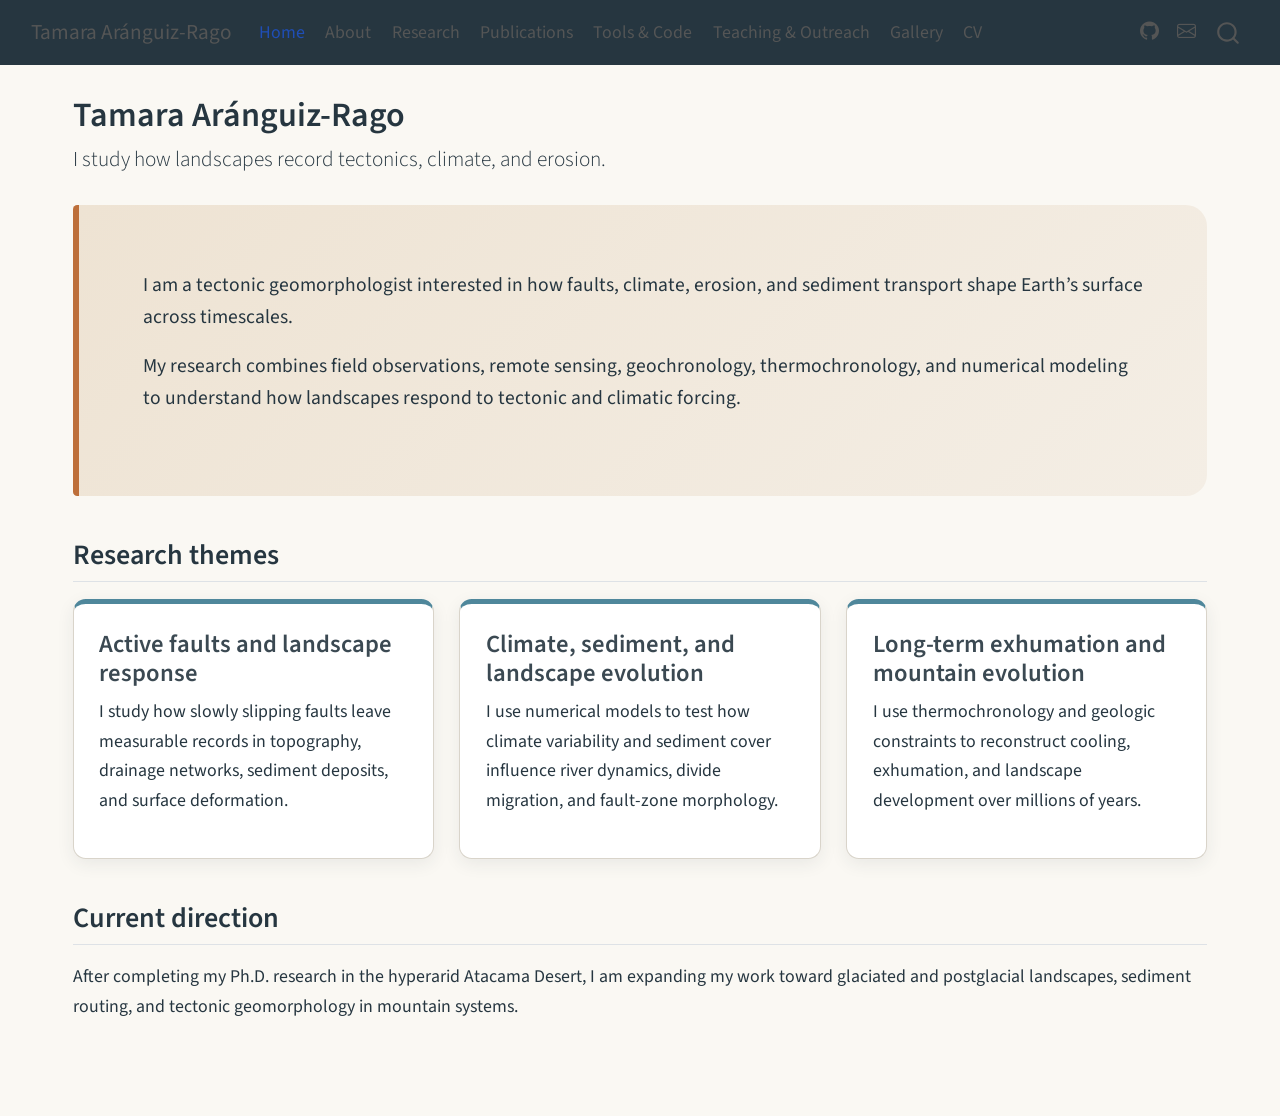
==== docs/index.html @ 6ccb10d1 "Publish Quarto site to docs" ====
<!DOCTYPE html>
<html xmlns="http://www.w3.org/1999/xhtml" lang="en" xml:lang="en"><head>

<meta charset="utf-8">
<meta name="generator" content="quarto-1.9.38">

<meta name="viewport" content="width=device-width, initial-scale=1.0, user-scalable=yes">


<title>Tamara Aránguiz-Rago</title>
<style>
/* Default styles provided by pandoc.
** See https://pandoc.org/MANUAL.html#variables-for-html for config info.
*/
code{white-space: pre-wrap;}
span.smallcaps{font-variant: small-caps;}
div.columns{display: flex; gap: min(4vw, 1.5em);}
div.column{flex: auto; overflow-x: auto;}
div.hanging-indent{margin-left: 1.5em; text-indent: -1.5em;}
ul.task-list{list-style: none;}
ul.task-list li input[type="checkbox"] {
  width: 0.8em;
  margin: 0 0.8em 0.2em -1em; /* quarto-specific, see https://github.com/quarto-dev/quarto-cli/issues/4556 */ 
  vertical-align: middle;
}
</style>


<script src="site_libs/quarto-nav/quarto-nav.js"></script>
<script src="site_libs/quarto-nav/headroom.min.js"></script>
<script src="site_libs/clipboard/clipboard.min.js"></script>
<script src="site_libs/quarto-search/autocomplete.umd.js"></script>
<script src="site_libs/quarto-search/fuse.min.js"></script>
<script src="site_libs/quarto-search/quarto-search.js"></script>
<meta name="quarto:offset" content="./">
<script src="site_libs/quarto-html/quarto.js" type="module"></script>
<script src="site_libs/quarto-html/tabsets/tabsets.js" type="module"></script>
<script src="site_libs/quarto-html/popper.min.js"></script>
<script src="site_libs/quarto-html/tippy.umd.min.js"></script>
<script src="site_libs/quarto-html/anchor.min.js"></script>
<link href="site_libs/quarto-html/tippy.css" rel="stylesheet">
<link href="site_libs/quarto-html/quarto-syntax-highlighting-15634bcf2e68342d4ad2dfa704d543f6.css" rel="stylesheet" id="quarto-text-highlighting-styles">
<script src="site_libs/bootstrap/bootstrap.min.js"></script>
<link href="site_libs/bootstrap/bootstrap-icons.css" rel="stylesheet">
<link href="site_libs/bootstrap/bootstrap-158031087360bce0ff56dc785ce39e06.min.css" rel="stylesheet" append-hash="true" id="quarto-bootstrap" data-mode="light">
<script id="quarto-search-options" type="application/json">{
  "location": "navbar",
  "copy-button": false,
  "collapse-after": 3,
  "panel-placement": "end",
  "type": "overlay",
  "limit": 50,
  "keyboard-shortcut": [
    "f",
    "/",
    "s"
  ],
  "show-item-context": false,
  "language": {
    "search-no-results-text": "No results",
    "search-matching-documents-text": "matching documents",
    "search-copy-link-title": "Copy link to search",
    "search-hide-matches-text": "Hide additional matches",
    "search-more-match-text": "more match in this document",
    "search-more-matches-text": "more matches in this document",
    "search-clear-button-title": "Clear",
    "search-text-placeholder": "",
    "search-detached-cancel-button-title": "Cancel",
    "search-submit-button-title": "Submit",
    "search-label": "Search"
  }
}</script>


<link rel="stylesheet" href="styles.css">
</head>

<body class="nav-fixed quarto-light">

<div id="quarto-search-results"></div>
  <header id="quarto-header" class="headroom fixed-top">
    <nav class="navbar navbar-expand-lg " data-bs-theme="dark">
      <div class="navbar-container container-fluid">
      <div class="navbar-brand-container mx-auto">
    <a class="navbar-brand" href="./index.html">
    <span class="navbar-title">Tamara Aránguiz-Rago</span>
    </a>
  </div>
            <div id="quarto-search" class="" title="Search"></div>
          <button class="navbar-toggler" type="button" data-bs-toggle="collapse" data-bs-target="#navbarCollapse" aria-controls="navbarCollapse" role="menu" aria-expanded="false" aria-label="Toggle navigation" onclick="if (window.quartoToggleHeadroom) { window.quartoToggleHeadroom(); }">
  <span class="navbar-toggler-icon"></span>
</button>
          <div class="collapse navbar-collapse" id="navbarCollapse">
            <ul class="navbar-nav navbar-nav-scroll me-auto">
  <li class="nav-item">
    <a class="nav-link active" href="./index.html" aria-current="page"> 
<span class="menu-text">Home</span></a>
  </li>  
  <li class="nav-item">
    <a class="nav-link" href="./about.html"> 
<span class="menu-text">About</span></a>
  </li>  
  <li class="nav-item">
    <a class="nav-link" href="./research.html"> 
<span class="menu-text">Research</span></a>
  </li>  
  <li class="nav-item">
    <a class="nav-link" href="./publications.html"> 
<span class="menu-text">Publications</span></a>
  </li>  
  <li class="nav-item">
    <a class="nav-link" href="./tools.html"> 
<span class="menu-text">Tools &amp; Code</span></a>
  </li>  
  <li class="nav-item">
    <a class="nav-link" href="./teaching-outreach.html"> 
<span class="menu-text">Teaching &amp; Outreach</span></a>
  </li>  
  <li class="nav-item">
    <a class="nav-link" href="./gallery.html"> 
<span class="menu-text">Gallery</span></a>
  </li>  
  <li class="nav-item">
    <a class="nav-link" href="./cv.html"> 
<span class="menu-text">CV</span></a>
  </li>  
</ul>
            <ul class="navbar-nav navbar-nav-scroll ms-auto">
  <li class="nav-item compact">
    <a class="nav-link" href="https://github.com/taranguiz"> <i class="bi bi-github" role="img" aria-label="GitHub">
</i> 
<span class="menu-text"></span></a>
  </li>  
  <li class="nav-item compact">
    <a class="nav-link" href="mailto:tarangui@uw.edu"> <i class="bi bi-envelope" role="img" aria-label="Email">
</i> 
<span class="menu-text"></span></a>
  </li>  
</ul>
          </div> <!-- /navcollapse -->
            <div class="quarto-navbar-tools">
</div>
      </div> <!-- /container-fluid -->
    </nav>
</header>
<!-- content -->
<div id="quarto-content" class="quarto-container page-columns page-rows-contents page-layout-full page-navbar">
<!-- sidebar -->
<!-- margin-sidebar -->
    
<!-- main -->
<main class="content column-page" id="quarto-document-content">

<header id="title-block-header" class="quarto-title-block default">
<div class="quarto-title">
<h1 class="title">Tamara Aránguiz-Rago</h1>
<p class="subtitle lead">I study how landscapes record tectonics, climate, and erosion.</p>
</div>



<div class="quarto-title-meta column-page">

    
  
    
  </div>
  


</header>


<div class="hero">
<p>I am a tectonic geomorphologist interested in how faults, climate, erosion, and sediment transport shape Earth’s surface across timescales.</p>
<p>My research combines field observations, remote sensing, geochronology, thermochronology, and numerical modeling to understand how landscapes respond to tectonic and climatic forcing.</p>
</div>
<section id="research-themes" class="level2">
<h2 class="anchored" data-anchor-id="research-themes">Research themes</h2>
<div class="grid">
<div class="g-col-12 g-col-md-4">
<section id="active-faults-and-landscape-response" class="level3 research-card">
<h3 class="anchored" data-anchor-id="active-faults-and-landscape-response">Active faults and landscape response</h3>
<p>I study how slowly slipping faults leave measurable records in topography, drainage networks, sediment deposits, and surface deformation.</p>
</section>
</div>
<div class="g-col-12 g-col-md-4">
<section id="climate-sediment-and-landscape-evolution" class="level3 research-card">
<h3 class="anchored" data-anchor-id="climate-sediment-and-landscape-evolution">Climate, sediment, and landscape evolution</h3>
<p>I use numerical models to test how climate variability and sediment cover influence river dynamics, divide migration, and fault-zone morphology.</p>
</section>
</div>
<div class="g-col-12 g-col-md-4">
<section id="long-term-exhumation-and-mountain-evolution" class="level3 research-card">
<h3 class="anchored" data-anchor-id="long-term-exhumation-and-mountain-evolution">Long-term exhumation and mountain evolution</h3>
<p>I use thermochronology and geologic constraints to reconstruct cooling, exhumation, and landscape development over millions of years.</p>
</section>
</div>
</div>
</section>
<section id="current-direction" class="level2">
<h2 class="anchored" data-anchor-id="current-direction">Current direction</h2>
<p>After completing my Ph.D.&nbsp;research in the hyperarid Atacama Desert, I am expanding my work toward glaciated and postglacial landscapes, sediment routing, and tectonic geomorphology in mountain systems.</p>


</section>

</main> <!-- /main -->
<script id="quarto-html-after-body" type="application/javascript">
  window.document.addEventListener("DOMContentLoaded", function (event) {
    const icon = "";
    const anchorJS = new window.AnchorJS();
    anchorJS.options = {
      placement: 'right',
      icon: icon
    };
    anchorJS.add('.anchored');
    const isCodeAnnotation = (el) => {
      for (const clz of el.classList) {
        if (clz.startsWith('code-annotation-')) {                     
          return true;
        }
      }
      return false;
    }
    const onCopySuccess = function(e) {
      // button target
      const button = e.trigger;
      // don't keep focus
      button.blur();
      // flash "checked"
      button.classList.add('code-copy-button-checked');
      var currentTitle = button.getAttribute("title");
      button.setAttribute("title", "Copied!");
      let tooltip;
      if (window.bootstrap) {
        button.setAttribute("data-bs-toggle", "tooltip");
        button.setAttribute("data-bs-placement", "left");
        button.setAttribute("data-bs-title", "Copied!");
        tooltip = new bootstrap.Tooltip(button, 
          { trigger: "manual", 
            customClass: "code-copy-button-tooltip",
            offset: [0, -8]});
        tooltip.show();    
      }
      setTimeout(function() {
        if (tooltip) {
          tooltip.hide();
          button.removeAttribute("data-bs-title");
          button.removeAttribute("data-bs-toggle");
          button.removeAttribute("data-bs-placement");
        }
        button.setAttribute("title", currentTitle);
        button.classList.remove('code-copy-button-checked');
      }, 1000);
      // clear code selection
      e.clearSelection();
    }
    const getTextToCopy = function(trigger) {
      const outerScaffold = trigger.parentElement.cloneNode(true);
      const codeEl = outerScaffold.querySelector('code');
      for (const childEl of codeEl.children) {
        if (isCodeAnnotation(childEl)) {
          childEl.remove();
        }
      }
      return codeEl.innerText;
    }
    const clipboard = new window.ClipboardJS('.code-copy-button:not([data-in-quarto-modal])', {
      text: getTextToCopy
    });
    clipboard.on('success', onCopySuccess);
    if (window.document.getElementById('quarto-embedded-source-code-modal')) {
      const clipboardModal = new window.ClipboardJS('.code-copy-button[data-in-quarto-modal]', {
        text: getTextToCopy,
        container: window.document.getElementById('quarto-embedded-source-code-modal')
      });
      clipboardModal.on('success', onCopySuccess);
    }
      var localhostRegex = new RegExp(/^(?:http|https):\/\/localhost\:?[0-9]*\//);
      var mailtoRegex = new RegExp(/^mailto:/);
        var filterRegex = new RegExp('/' + window.location.host + '/');
      var isInternal = (href) => {
          return filterRegex.test(href) || localhostRegex.test(href) || mailtoRegex.test(href);
      }
      // Inspect non-navigation links and adorn them if external
     var links = window.document.querySelectorAll('a[href]:not(.nav-link):not(.navbar-brand):not(.toc-action):not(.sidebar-link):not(.sidebar-item-toggle):not(.pagination-link):not(.no-external):not([aria-hidden]):not(.dropdown-item):not(.quarto-navigation-tool):not(.about-link)');
      for (var i=0; i<links.length; i++) {
        const link = links[i];
        if (!isInternal(link.href)) {
          // undo the damage that might have been done by quarto-nav.js in the case of
          // links that we want to consider external
          if (link.dataset.originalHref !== undefined) {
            link.href = link.dataset.originalHref;
          }
        }
      }
    function tippyHover(el, contentFn, onTriggerFn, onUntriggerFn) {
      const config = {
        allowHTML: true,
        maxWidth: 500,
        delay: 100,
        arrow: false,
        appendTo: function(el) {
            return el.parentElement;
        },
        interactive: true,
        interactiveBorder: 10,
        theme: 'quarto',
        placement: 'bottom-start',
      };
      if (contentFn) {
        config.content = contentFn;
      }
      if (onTriggerFn) {
        config.onTrigger = onTriggerFn;
      }
      if (onUntriggerFn) {
        config.onUntrigger = onUntriggerFn;
      }
      window.tippy(el, config); 
    }
    const noterefs = window.document.querySelectorAll('a[role="doc-noteref"]');
    for (var i=0; i<noterefs.length; i++) {
      const ref = noterefs[i];
      tippyHover(ref, function() {
        // use id or data attribute instead here
        let href = ref.getAttribute('data-footnote-href') || ref.getAttribute('href');
        try { href = new URL(href).hash; } catch {}
        const id = href.replace(/^#\/?/, "");
        const note = window.document.getElementById(id);
        if (note) {
          return note.innerHTML;
        } else {
          return "";
        }
      });
    }
    const xrefs = window.document.querySelectorAll('a.quarto-xref');
    const processXRef = (id, note) => {
      // Strip column container classes
      const stripColumnClz = (el) => {
        el.classList.remove("page-full", "page-columns");
        if (el.children) {
          for (const child of el.children) {
            stripColumnClz(child);
          }
        }
      }
      stripColumnClz(note)
      if (id === null || id.startsWith('sec-')) {
        // Special case sections, only their first couple elements
        const container = document.createElement("div");
        if (note.children && note.children.length > 2) {
          container.appendChild(note.children[0].cloneNode(true));
          for (let i = 1; i < note.children.length; i++) {
            const child = note.children[i];
            if (child.tagName === "P" && child.innerText === "") {
              continue;
            } else {
              container.appendChild(child.cloneNode(true));
              break;
            }
          }
          if (window.Quarto?.typesetMath) {
            window.Quarto.typesetMath(container);
          }
          return container.innerHTML
        } else {
          if (window.Quarto?.typesetMath) {
            window.Quarto.typesetMath(note);
          }
          return note.innerHTML;
        }
      } else {
        // Remove any anchor links if they are present
        const anchorLink = note.querySelector('a.anchorjs-link');
        if (anchorLink) {
          anchorLink.remove();
        }
        if (window.Quarto?.typesetMath) {
          window.Quarto.typesetMath(note);
        }
        if (note.classList.contains("callout")) {
          return note.outerHTML;
        } else {
          return note.innerHTML;
        }
      }
    }
    for (var i=0; i<xrefs.length; i++) {
      const xref = xrefs[i];
      tippyHover(xref, undefined, function(instance) {
        instance.disable();
        let url = xref.getAttribute('href');
        let hash = undefined; 
        if (url.startsWith('#')) {
          hash = url;
        } else {
          try { hash = new URL(url).hash; } catch {}
        }
        if (hash) {
          const id = hash.replace(/^#\/?/, "");
          const note = window.document.getElementById(id);
          if (note !== null) {
            try {
              const html = processXRef(id, note.cloneNode(true));
              instance.setContent(html);
            } finally {
              instance.enable();
              instance.show();
            }
          } else {
            // See if we can fetch this
            fetch(url.split('#')[0])
            .then(res => res.text())
            .then(html => {
              const parser = new DOMParser();
              const htmlDoc = parser.parseFromString(html, "text/html");
              const note = htmlDoc.getElementById(id);
              if (note !== null) {
                const html = processXRef(id, note);
                instance.setContent(html);
              } 
            }).finally(() => {
              instance.enable();
              instance.show();
            });
          }
        } else {
          // See if we can fetch a full url (with no hash to target)
          // This is a special case and we should probably do some content thinning / targeting
          fetch(url)
          .then(res => res.text())
          .then(html => {
            const parser = new DOMParser();
            const htmlDoc = parser.parseFromString(html, "text/html");
            const note = htmlDoc.querySelector('main.content');
            if (note !== null) {
              // This should only happen for chapter cross references
              // (since there is no id in the URL)
              // remove the first header
              if (note.children.length > 0 && note.children[0].tagName === "HEADER") {
                note.children[0].remove();
              }
              const html = processXRef(null, note);
              instance.setContent(html);
            } 
          }).finally(() => {
            instance.enable();
            instance.show();
          });
        }
      }, function(instance) {
      });
    }
        let selectedAnnoteEl;
        const selectorForAnnotation = ( cell, annotation) => {
          let cellAttr = 'data-code-cell="' + cell + '"';
          let lineAttr = 'data-code-annotation="' +  annotation + '"';
          const selector = 'span[' + cellAttr + '][' + lineAttr + ']';
          return selector;
        }
        const selectCodeLines = (annoteEl) => {
          const doc = window.document;
          const targetCell = annoteEl.getAttribute("data-target-cell");
          const targetAnnotation = annoteEl.getAttribute("data-target-annotation");
          const annoteSpan = window.document.querySelector(selectorForAnnotation(targetCell, targetAnnotation));
          const lines = annoteSpan.getAttribute("data-code-lines").split(",");
          const lineIds = lines.map((line) => {
            return targetCell + "-" + line;
          })
          let top = null;
          let height = null;
          let parent = null;
          if (lineIds.length > 0) {
              //compute the position of the single el (top and bottom and make a div)
              const el = window.document.getElementById(lineIds[0]);
              top = el.offsetTop;
              height = el.offsetHeight;
              parent = el.parentElement.parentElement;
            if (lineIds.length > 1) {
              const lastEl = window.document.getElementById(lineIds[lineIds.length - 1]);
              const bottom = lastEl.offsetTop + lastEl.offsetHeight;
              height = bottom - top;
            }
            if (top !== null && height !== null && parent !== null) {
              // cook up a div (if necessary) and position it 
              let div = window.document.getElementById("code-annotation-line-highlight");
              if (div === null) {
                div = window.document.createElement("div");
                div.setAttribute("id", "code-annotation-line-highlight");
                div.style.position = 'absolute';
                parent.appendChild(div);
              }
              div.style.top = top - 2 + "px";
              div.style.height = height + 4 + "px";
              div.style.left = 0;
              let gutterDiv = window.document.getElementById("code-annotation-line-highlight-gutter");
              if (gutterDiv === null) {
                gutterDiv = window.document.createElement("div");
                gutterDiv.setAttribute("id", "code-annotation-line-highlight-gutter");
                gutterDiv.style.position = 'absolute';
                const codeCell = window.document.getElementById(targetCell);
                const gutter = codeCell.querySelector('.code-annotation-gutter');
                gutter.appendChild(gutterDiv);
              }
              gutterDiv.style.top = top - 2 + "px";
              gutterDiv.style.height = height + 4 + "px";
            }
            selectedAnnoteEl = annoteEl;
          }
        };
        const unselectCodeLines = () => {
          const elementsIds = ["code-annotation-line-highlight", "code-annotation-line-highlight-gutter"];
          elementsIds.forEach((elId) => {
            const div = window.document.getElementById(elId);
            if (div) {
              div.remove();
            }
          });
          selectedAnnoteEl = undefined;
        };
          // Handle positioning of the toggle
      window.addEventListener(
        "resize",
        throttle(() => {
          elRect = undefined;
          if (selectedAnnoteEl) {
            selectCodeLines(selectedAnnoteEl);
          }
        }, 10)
      );
      function throttle(fn, ms) {
      let throttle = false;
      let timer;
        return (...args) => {
          if(!throttle) { // first call gets through
              fn.apply(this, args);
              throttle = true;
          } else { // all the others get throttled
              if(timer) clearTimeout(timer); // cancel #2
              timer = setTimeout(() => {
                fn.apply(this, args);
                timer = throttle = false;
              }, ms);
          }
        };
      }
        // Attach click handler to the DT
        const annoteDls = window.document.querySelectorAll('dt[data-target-cell]');
        for (const annoteDlNode of annoteDls) {
          annoteDlNode.addEventListener('click', (event) => {
            const clickedEl = event.target;
            if (clickedEl !== selectedAnnoteEl) {
              unselectCodeLines();
              const activeEl = window.document.querySelector('dt[data-target-cell].code-annotation-active');
              if (activeEl) {
                activeEl.classList.remove('code-annotation-active');
              }
              selectCodeLines(clickedEl);
              clickedEl.classList.add('code-annotation-active');
            } else {
              // Unselect the line
              unselectCodeLines();
              clickedEl.classList.remove('code-annotation-active');
            }
          });
        }
    const findCites = (el) => {
      const parentEl = el.parentElement;
      if (parentEl) {
        const cites = parentEl.dataset.cites;
        if (cites) {
          return {
            el,
            cites: cites.split(' ')
          };
        } else {
          return findCites(el.parentElement)
        }
      } else {
        return undefined;
      }
    };
    var bibliorefs = window.document.querySelectorAll('a[role="doc-biblioref"]');
    for (var i=0; i<bibliorefs.length; i++) {
      const ref = bibliorefs[i];
      const citeInfo = findCites(ref);
      if (citeInfo) {
        tippyHover(citeInfo.el, function() {
          var popup = window.document.createElement('div');
          citeInfo.cites.forEach(function(cite) {
            var citeDiv = window.document.createElement('div');
            citeDiv.classList.add('hanging-indent');
            citeDiv.classList.add('csl-entry');
            var biblioDiv = window.document.getElementById('ref-' + cite);
            if (biblioDiv) {
              citeDiv.innerHTML = biblioDiv.innerHTML;
            }
            popup.appendChild(citeDiv);
          });
          return popup.innerHTML;
        });
      }
    }
  });
  </script>
</div> <!-- /content -->




</body></html>
---- docs/site_libs/quarto-html/tippy.css ----
.tippy-box[data-animation=fade][data-state=hidden]{opacity:0}[data-tippy-root]{max-width:calc(100vw - 10px)}.tippy-box{position:relative;background-color:#333;color:#fff;border-radius:4px;font-size:14px;line-height:1.4;white-space:normal;outline:0;transition-property:transform,visibility,opacity}.tippy-box[data-placement^=top]>.tippy-arrow{bottom:0}.tippy-box[data-placement^=top]>.tippy-arrow:before{bottom:-7px;left:0;border-width:8px 8px 0;border-top-color:initial;transform-origin:center top}.tippy-box[data-placement^=bottom]>.tippy-arrow{top:0}.tippy-box[data-placement^=bottom]>.tippy-arrow:before{top:-7px;left:0;border-width:0 8px 8px;border-bottom-color:initial;transform-origin:center bottom}.tippy-box[data-placement^=left]>.tippy-arrow{right:0}.tippy-box[data-placement^=left]>.tippy-arrow:before{border-width:8px 0 8px 8px;border-left-color:initial;right:-7px;transform-origin:center left}.tippy-box[data-placement^=right]>.tippy-arrow{left:0}.tippy-box[data-placement^=right]>.tippy-arrow:before{left:-7px;border-width:8px 8px 8px 0;border-right-color:initial;transform-origin:center right}.tippy-box[data-inertia][data-state=visible]{transition-timing-function:cubic-bezier(.54,1.5,.38,1.11)}.tippy-arrow{width:16px;height:16px;color:#333}.tippy-arrow:before{content:"";position:absolute;border-color:transparent;border-style:solid}.tippy-content{position:relative;padding:5px 9px;z-index:1}
---- docs/site_libs/quarto-html/quarto-syntax-highlighting-15634bcf2e68342d4ad2dfa704d543f6.css ----
/* quarto syntax highlight colors */
:root {
  --quarto-hl-ot-color: #003B4F;
  --quarto-hl-at-color: #657422;
  --quarto-hl-ss-color: #20794D;
  --quarto-hl-an-color: #5E5E5E;
  --quarto-hl-fu-color: #4758AB;
  --quarto-hl-st-color: #20794D;
  --quarto-hl-cf-color: #003B4F;
  --quarto-hl-op-color: #5E5E5E;
  --quarto-hl-er-color: #AD0000;
  --quarto-hl-bn-color: #AD0000;
  --quarto-hl-al-color: #AD0000;
  --quarto-hl-va-color: #111111;
  --quarto-hl-bu-color: inherit;
  --quarto-hl-ex-color: inherit;
  --quarto-hl-pp-color: #AD0000;
  --quarto-hl-in-color: #5E5E5E;
  --quarto-hl-vs-color: #20794D;
  --quarto-hl-wa-color: #5E5E5E;
  --quarto-hl-do-color: #5E5E5E;
  --quarto-hl-im-color: #00769E;
  --quarto-hl-ch-color: #20794D;
  --quarto-hl-dt-color: #AD0000;
  --quarto-hl-fl-color: #AD0000;
  --quarto-hl-co-color: #5E5E5E;
  --quarto-hl-cv-color: #5E5E5E;
  --quarto-hl-cn-color: #8f5902;
  --quarto-hl-sc-color: #5E5E5E;
  --quarto-hl-dv-color: #AD0000;
  --quarto-hl-kw-color: #003B4F;
}

/* other quarto variables */
:root {
  --quarto-font-monospace: SFMono-Regular, Menlo, Monaco, Consolas, "Liberation Mono", "Courier New", monospace;
}

/* syntax highlight based on Pandoc's rules */
pre > code.sourceCode > span {
  color: #003B4F;
}

code.sourceCode > span {
  color: #003B4F;
}

div.sourceCode,
div.sourceCode pre.sourceCode {
  color: #003B4F;
}

/* Normal */
code span {
  color: #003B4F;
}

/* Alert */
code span.al {
  color: #AD0000;
  font-style: inherit;
}

/* Annotation */
code span.an {
  color: #5E5E5E;
  font-style: inherit;
}

/* Attribute */
code span.at {
  color: #657422;
  font-style: inherit;
}

/* BaseN */
code span.bn {
  color: #AD0000;
  font-style: inherit;
}

/* BuiltIn */
code span.bu {
  font-style: inherit;
}

/* ControlFlow */
code span.cf {
  color: #003B4F;
  font-weight: bold;
  font-style: inherit;
}

/* Char */
code span.ch {
  color: #20794D;
  font-style: inherit;
}

/* Constant */
code span.cn {
  color: #8f5902;
  font-style: inherit;
}

/* Comment */
code span.co {
  color: #5E5E5E;
  font-style: inherit;
}

/* CommentVar */
code span.cv {
  color: #5E5E5E;
  font-style: italic;
}

/* Documentation */
code span.do {
  color: #5E5E5E;
  font-style: italic;
}

/* DataType */
code span.dt {
  color: #AD0000;
  font-style: inherit;
}

/* DecVal */
code span.dv {
  color: #AD0000;
  font-style: inherit;
}

/* Error */
code span.er {
  color: #AD0000;
  font-style: inherit;
}

/* Extension */
code span.ex {
  font-style: inherit;
}

/* Float */
code span.fl {
  color: #AD0000;
  font-style: inherit;
}

/* Function */
code span.fu {
  color: #4758AB;
  font-style: inherit;
}

/* Import */
code span.im {
  color: #00769E;
  font-style: inherit;
}

/* Information */
code span.in {
  color: #5E5E5E;
  font-style: inherit;
}

/* Keyword */
code span.kw {
  color: #003B4F;
  font-weight: bold;
  font-style: inherit;
}

/* Operator */
code span.op {
  color: #5E5E5E;
  font-style: inherit;
}

/* Other */
code span.ot {
  color: #003B4F;
  font-style: inherit;
}

/* Preprocessor */
code span.pp {
  color: #AD0000;
  font-style: inherit;
}

/* SpecialChar */
code span.sc {
  color: #5E5E5E;
  font-style: inherit;
}

/* SpecialString */
code span.ss {
  color: #20794D;
  font-style: inherit;
}

/* String */
code span.st {
  color: #20794D;
  font-style: inherit;
}

/* Variable */
code span.va {
  color: #111111;
  font-style: inherit;
}

/* VerbatimString */
code span.vs {
  color: #20794D;
  font-style: inherit;
}

/* Warning */
code span.wa {
  color: #5E5E5E;
  font-style: italic;
}

.prevent-inlining {
  content: "</";
}

/*# sourceMappingURL=f23921c56f73e400b49028c9186a1aa0.css.map */
---- docs/styles.css ----
:root {
    --off-white: #faf8f3;
    --ochre: #bd6f3a;
    --slate: #263640;
    --glacier: #4f879b;
    --sand: #eee3d3;
    --border: #d9d4ca;
  }
  
  body {
    background: var(--off-white);
    color: var(--slate);
    font-size: 1.05rem;
    line-height: 1.65;
  }
  
  .navbar {
    background: var(--slate);
  }
  
  h1,
  h2,
  h3 {
    color: var(--slate);
  }
  
  h2 {
    margin-top: 2.5rem;
  }
  
  .hero {
    padding: clamp(1.75rem, 5vw, 4rem);
    margin: 1rem 0 2.5rem;
    border-left: 0.4rem solid var(--ochre);
    border-radius: 0.25rem 1.25rem 1.25rem 0.25rem;
    background: linear-gradient(135deg, var(--sand), #f4eee5);
    font-size: 1.15rem;
  }
  
  .research-card {
    height: 100%;
    padding: 1.5rem;
    border: 1px solid var(--border);
    border-top: 0.3rem solid var(--glacier);
    border-radius: 0.75rem;
    background: #fff;
    box-shadow: 0 0.3rem 1rem rgb(38 54 64 / 8%);
  }
  
  .research-card h3 {
    margin-top: 0;
  }
  
  a {
    color: #326d83;
  }
  
  a:hover {
    color: var(--ochre);
  }
  
  @media (max-width: 768px) {
    .hero {
      padding: 1.5rem;
    }
  }
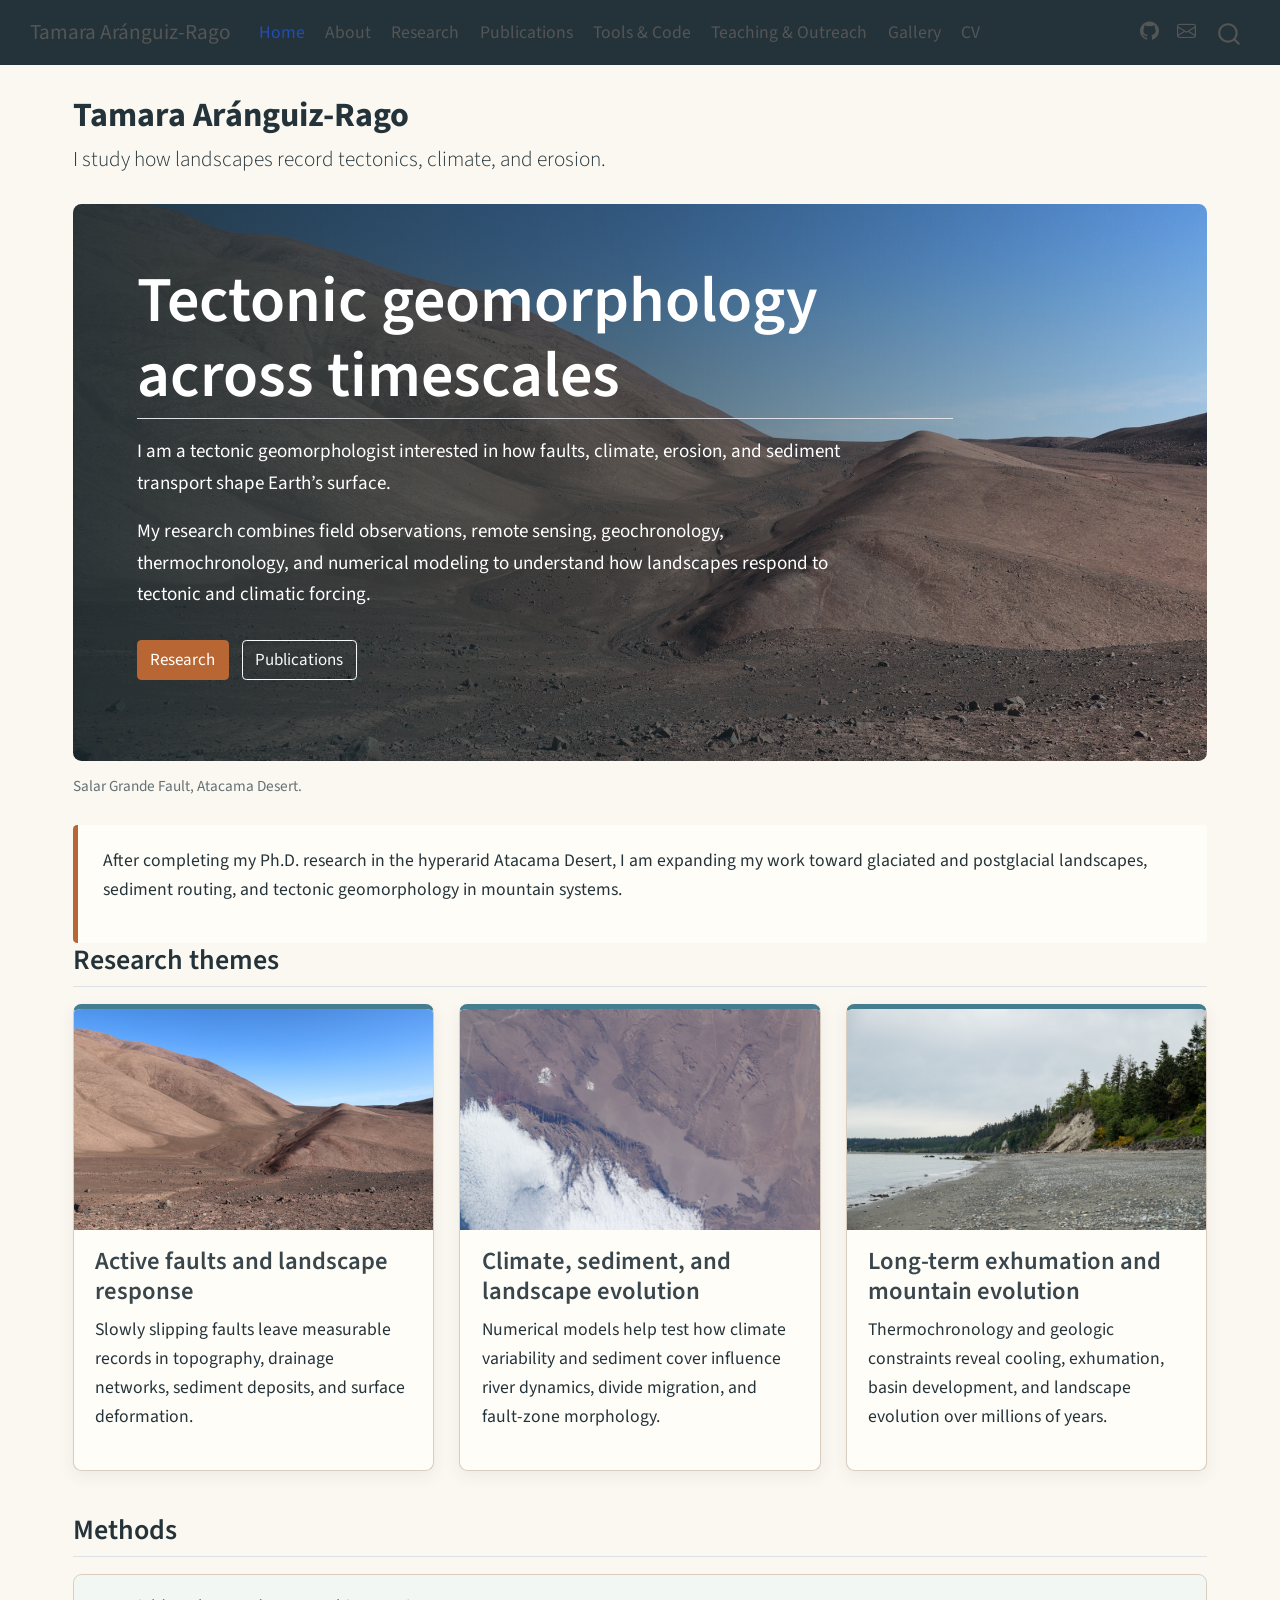
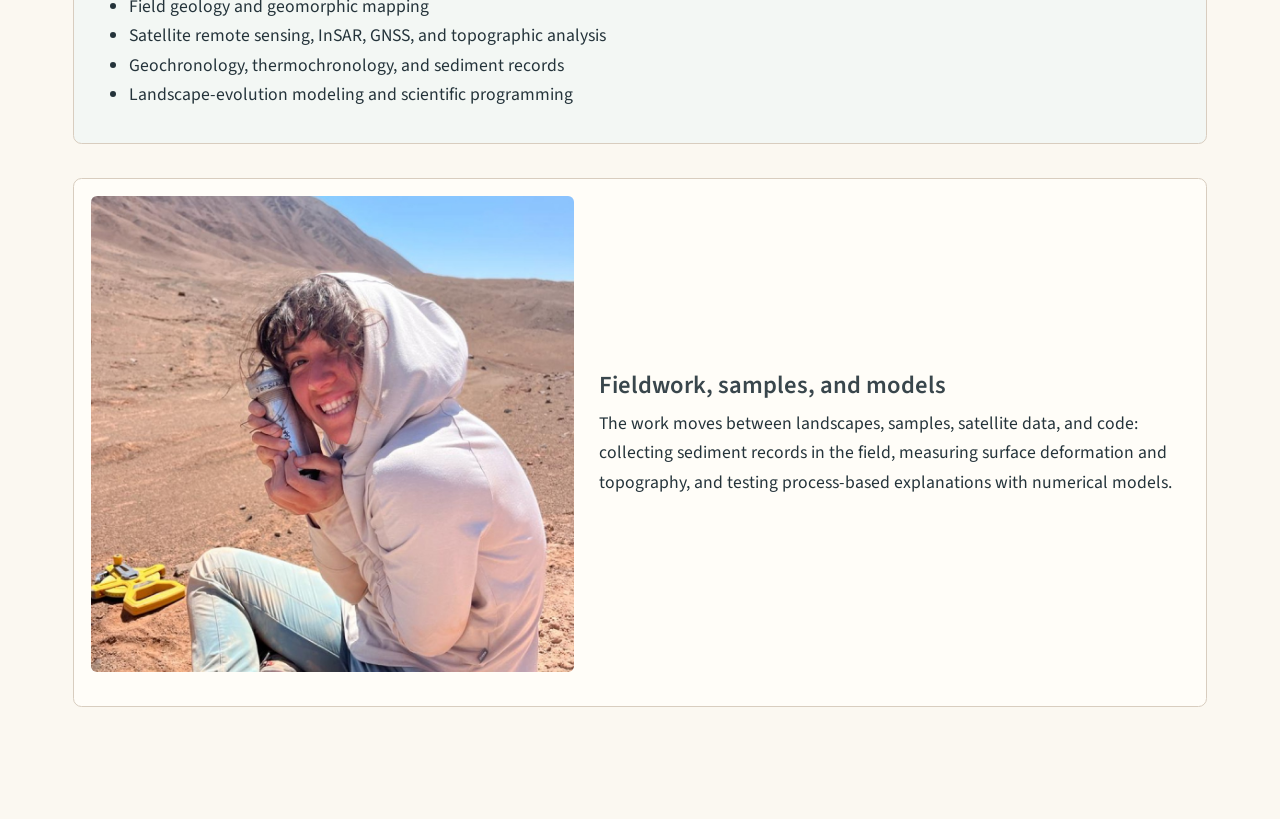
==== commit 2e9a64b8: "set up site with images" ====
--- a/docs/index.html
+++ b/docs/index.html
@@ -171,36 +171,71 @@
 </header>
 
 
-<div class="hero">
-<p>I am a tectonic geomorphologist interested in how faults, climate, erosion, and sediment transport shape Earth’s surface across timescales.</p>
+<div class="home-hero">
+<section id="tectonic-geomorphology-across-timescales" class="level2 hero-copy">
+<h2 class="anchored" data-anchor-id="tectonic-geomorphology-across-timescales">Tectonic geomorphology across timescales</h2>
+<p>I am a tectonic geomorphologist interested in how faults, climate, erosion, and sediment transport shape Earth’s surface.</p>
 <p>My research combines field observations, remote sensing, geochronology, thermochronology, and numerical modeling to understand how landscapes respond to tectonic and climatic forcing.</p>
+<p><a href="./research.html" class="btn btn-primary">Research</a> <a href="./publications.html" class="btn btn-outline-light">Publications</a></p>
+</section>
+</div>
+<div class="caption">
+<p>Salar Grande Fault, Atacama Desert.</p>
+</div>
+<div class="intro-strip">
+<p>After completing my Ph.D.&nbsp;research in the hyperarid Atacama Desert, I am expanding my work toward glaciated and postglacial landscapes, sediment routing, and tectonic geomorphology in mountain systems.</p>
 </div>
 <section id="research-themes" class="level2">
 <h2 class="anchored" data-anchor-id="research-themes">Research themes</h2>
 <div class="grid">
 <div class="g-col-12 g-col-md-4">
-<section id="active-faults-and-landscape-response" class="level3 research-card">
+<div class="research-card">
+<p><img src="assets/img/web/salar_grande_fault.jpg" class="card-image img-fluid" alt="Hyperarid landscape along the Salar Grande Fault in northern Chile"></p>
+<section id="active-faults-and-landscape-response" class="level3">
 <h3 class="anchored" data-anchor-id="active-faults-and-landscape-response">Active faults and landscape response</h3>
-<p>I study how slowly slipping faults leave measurable records in topography, drainage networks, sediment deposits, and surface deformation.</p>
+<p>Slowly slipping faults leave measurable records in topography, drainage networks, sediment deposits, and surface deformation.</p>
 </section>
 </div>
+</div>
 <div class="g-col-12 g-col-md-4">
-<section id="climate-sediment-and-landscape-evolution" class="level3 research-card">
+<div class="research-card">
+<p><img src="assets/img/web/sat_image_salar_grande.jpg" class="card-image img-fluid" alt="Satellite view of the Salar Grande region"></p>
+<section id="climate-sediment-and-landscape-evolution" class="level3">
 <h3 class="anchored" data-anchor-id="climate-sediment-and-landscape-evolution">Climate, sediment, and landscape evolution</h3>
-<p>I use numerical models to test how climate variability and sediment cover influence river dynamics, divide migration, and fault-zone morphology.</p>
+<p>Numerical models help test how climate variability and sediment cover influence river dynamics, divide migration, and fault-zone morphology.</p>
 </section>
 </div>
+</div>
 <div class="g-col-12 g-col-md-4">
-<section id="long-term-exhumation-and-mountain-evolution" class="level3 research-card">
+<div class="research-card">
+<p><img src="assets/img/web/whidbey_landslides.jpg" class="card-image img-fluid" alt="Coastal bluffs and landslide deposits on Whidbey Island"></p>
+<section id="long-term-exhumation-and-mountain-evolution" class="level3">
 <h3 class="anchored" data-anchor-id="long-term-exhumation-and-mountain-evolution">Long-term exhumation and mountain evolution</h3>
-<p>I use thermochronology and geologic constraints to reconstruct cooling, exhumation, and landscape development over millions of years.</p>
+<p>Thermochronology and geologic constraints reveal cooling, exhumation, basin development, and landscape evolution over millions of years.</p>
 </section>
 </div>
 </div>
+</div>
 </section>
-<section id="current-direction" class="level2">
-<h2 class="anchored" data-anchor-id="current-direction">Current direction</h2>
-<p>After completing my Ph.D.&nbsp;research in the hyperarid Atacama Desert, I am expanding my work toward glaciated and postglacial landscapes, sediment routing, and tectonic geomorphology in mountain systems.</p>
+<section id="methods" class="level2">
+<h2 class="anchored" data-anchor-id="methods">Methods</h2>
+<div class="method-list">
+<ul>
+<li>Field geology and geomorphic mapping</li>
+<li>Satellite remote sensing, InSAR, GNSS, and topographic analysis</li>
+<li>Geochronology, thermochronology, and sediment records</li>
+<li>Landscape-evolution modeling and scientific programming</li>
+</ul>
+</div>
+<div class="feature-row">
+<div class="feature-image">
+<p><img src="assets/img/web/osl_salar_grande_2023.jpg" class="img-fluid" alt="Tamara holding an OSL sample tube during fieldwork in the Atacama Desert"></p>
+</div>
+<section id="fieldwork-samples-and-models" class="level3 feature-copy">
+<h3 class="anchored" data-anchor-id="fieldwork-samples-and-models">Fieldwork, samples, and models</h3>
+<p>The work moves between landscapes, samples, satellite data, and code: collecting sediment records in the field, measuring surface deformation and topography, and testing process-based explanations with numerical models.</p>
+</section>
+</div>
 
 
 </section>
--- a/docs/styles.css
+++ b/docs/styles.css
@@ -1,66 +1,193 @@
 :root {
-    --off-white: #faf8f3;
-    --ochre: #bd6f3a;
-    --slate: #263640;
-    --glacier: #4f879b;
-    --sand: #eee3d3;
-    --border: #d9d4ca;
+  --off-white: #fbf8f1;
+  --paper: #fffdf8;
+  --ochre: #b86734;
+  --clay: #7a4c3a;
+  --slate: #24333a;
+  --glacier: #437d8f;
+  --moss: #5e6f58;
+  --sand: #eadcc7;
+  --border: #d8cdbf;
+}
+
+body {
+  background: var(--off-white);
+  color: var(--slate);
+  font-size: 1.04rem;
+  line-height: 1.65;
+}
+
+.navbar {
+  background: var(--slate);
+}
+
+h1,
+h2,
+h3 {
+  color: var(--slate);
+}
+
+h2 {
+  margin-top: 2.5rem;
+}
+
+a {
+  color: #2f6f83;
+}
+
+a:hover {
+  color: var(--ochre);
+}
+
+.quarto-title-block .title {
+  font-weight: 700;
+}
+
+.home-hero {
+  min-height: 28rem;
+  display: flex;
+  align-items: end;
+  margin: 0.5rem 0 1.25rem;
+  padding: clamp(1.5rem, 5vw, 4rem);
+  border-radius: 0.5rem;
+  background:
+    linear-gradient(90deg, rgb(24 38 43 / 88%), rgb(24 38 43 / 58%), rgb(24 38 43 / 15%)),
+    url("assets/img/web/salar_grande_fault.jpg") center / cover;
+  color: #fff;
+}
+
+.hero-copy {
+  max-width: 48rem;
+}
+
+.hero-copy h2 {
+  margin: 0 0 1rem;
+  color: #fff;
+  font-size: clamp(2rem, 5vw, 4rem);
+  line-height: 1.05;
+}
+
+.hero-copy p {
+  max-width: 42rem;
+  font-size: 1.12rem;
+}
+
+.hero-copy .btn {
+  margin: 0.75rem 0.5rem 0 0;
+  border-radius: 0.25rem;
+}
+
+.hero-copy .btn-primary {
+  border-color: var(--ochre);
+  background: var(--ochre);
+}
+
+.caption {
+  max-width: 72rem;
+  margin: -0.5rem 0 1.5rem;
+  color: #657176;
+  font-size: 0.9rem;
+}
+
+.intro-strip,
+.research-feature,
+.note-box {
+  padding: 1.25rem 1.5rem;
+  border-left: 0.35rem solid var(--ochre);
+  border-radius: 0.25rem;
+  background: var(--paper);
+}
+
+.research-card,
+.info-card,
+.publication-card,
+.gallery-placeholder {
+  overflow: hidden;
+  height: 100%;
+  padding: 1.25rem;
+  border: 1px solid var(--border);
+  border-top: 0.3rem solid var(--glacier);
+  border-radius: 0.5rem;
+  background: var(--paper);
+  box-shadow: 0 0.3rem 1rem rgb(36 51 58 / 7%);
+}
+
+.card-image,
+.gallery-image {
+  width: calc(100% + 2.5rem);
+  max-width: none;
+  height: 13rem;
+  margin: -1.25rem -1.25rem 1rem;
+  object-fit: cover;
+  display: block;
+}
+
+.gallery-image {
+  height: 15rem;
+}
+
+.research-card h3,
+.info-card h3,
+.publication-card h3,
+.gallery-placeholder h3 {
+  margin-top: 0;
+}
+
+.method-list,
+.task-list {
+  padding: 1rem 1.25rem;
+  border: 1px solid var(--border);
+  border-radius: 0.5rem;
+  background: #f3f7f4;
+}
+
+.gallery-grid {
+  display: grid;
+  grid-template-columns: repeat(2, minmax(0, 1fr));
+  gap: 1rem;
+}
+
+.feature-row {
+  display: grid;
+  grid-template-columns: minmax(0, 0.9fr) minmax(0, 1.1fr);
+  gap: 1.5rem;
+  align-items: center;
+  margin: 2rem 0;
+  padding: 1rem;
+  border: 1px solid var(--border);
+  border-radius: 0.5rem;
+  background: var(--paper);
+}
+
+.feature-image img {
+  width: 100%;
+  max-height: 28rem;
+  object-fit: cover;
+  border-radius: 0.35rem;
+}
+
+.feature-copy h3 {
+  margin-top: 0;
+}
+
+@media (max-width: 768px) {
+  .home-hero {
+    min-height: 32rem;
+    padding: 1.25rem;
+    background:
+      linear-gradient(0deg, rgb(24 38 43 / 90%), rgb(24 38 43 / 35%)),
+      url("assets/img/web/salar_grande_fault.jpg") center / cover;
   }
-  
-  body {
-    background: var(--off-white);
-    color: var(--slate);
-    font-size: 1.05rem;
-    line-height: 1.65;
+
+  .hero-copy h2 {
+    font-size: 2.15rem;
   }
-  
-  .navbar {
-    background: var(--slate);
+
+  .gallery-grid {
+    grid-template-columns: 1fr;
   }
-  
-  h1,
-  h2,
-  h3 {
-    color: var(--slate);
+
+  .feature-row {
+    grid-template-columns: 1fr;
   }
-  
-  h2 {
-    margin-top: 2.5rem;
-  }
-  
-  .hero {
-    padding: clamp(1.75rem, 5vw, 4rem);
-    margin: 1rem 0 2.5rem;
-    border-left: 0.4rem solid var(--ochre);
-    border-radius: 0.25rem 1.25rem 1.25rem 0.25rem;
-    background: linear-gradient(135deg, var(--sand), #f4eee5);
-    font-size: 1.15rem;
-  }
-  
-  .research-card {
-    height: 100%;
-    padding: 1.5rem;
-    border: 1px solid var(--border);
-    border-top: 0.3rem solid var(--glacier);
-    border-radius: 0.75rem;
-    background: #fff;
-    box-shadow: 0 0.3rem 1rem rgb(38 54 64 / 8%);
-  }
-  
-  .research-card h3 {
-    margin-top: 0;
-  }
-  
-  a {
-    color: #326d83;
-  }
-  
-  a:hover {
-    color: var(--ochre);
-  }
-  
-  @media (max-width: 768px) {
-    .hero {
-      padding: 1.5rem;
-    }
-  }
+}
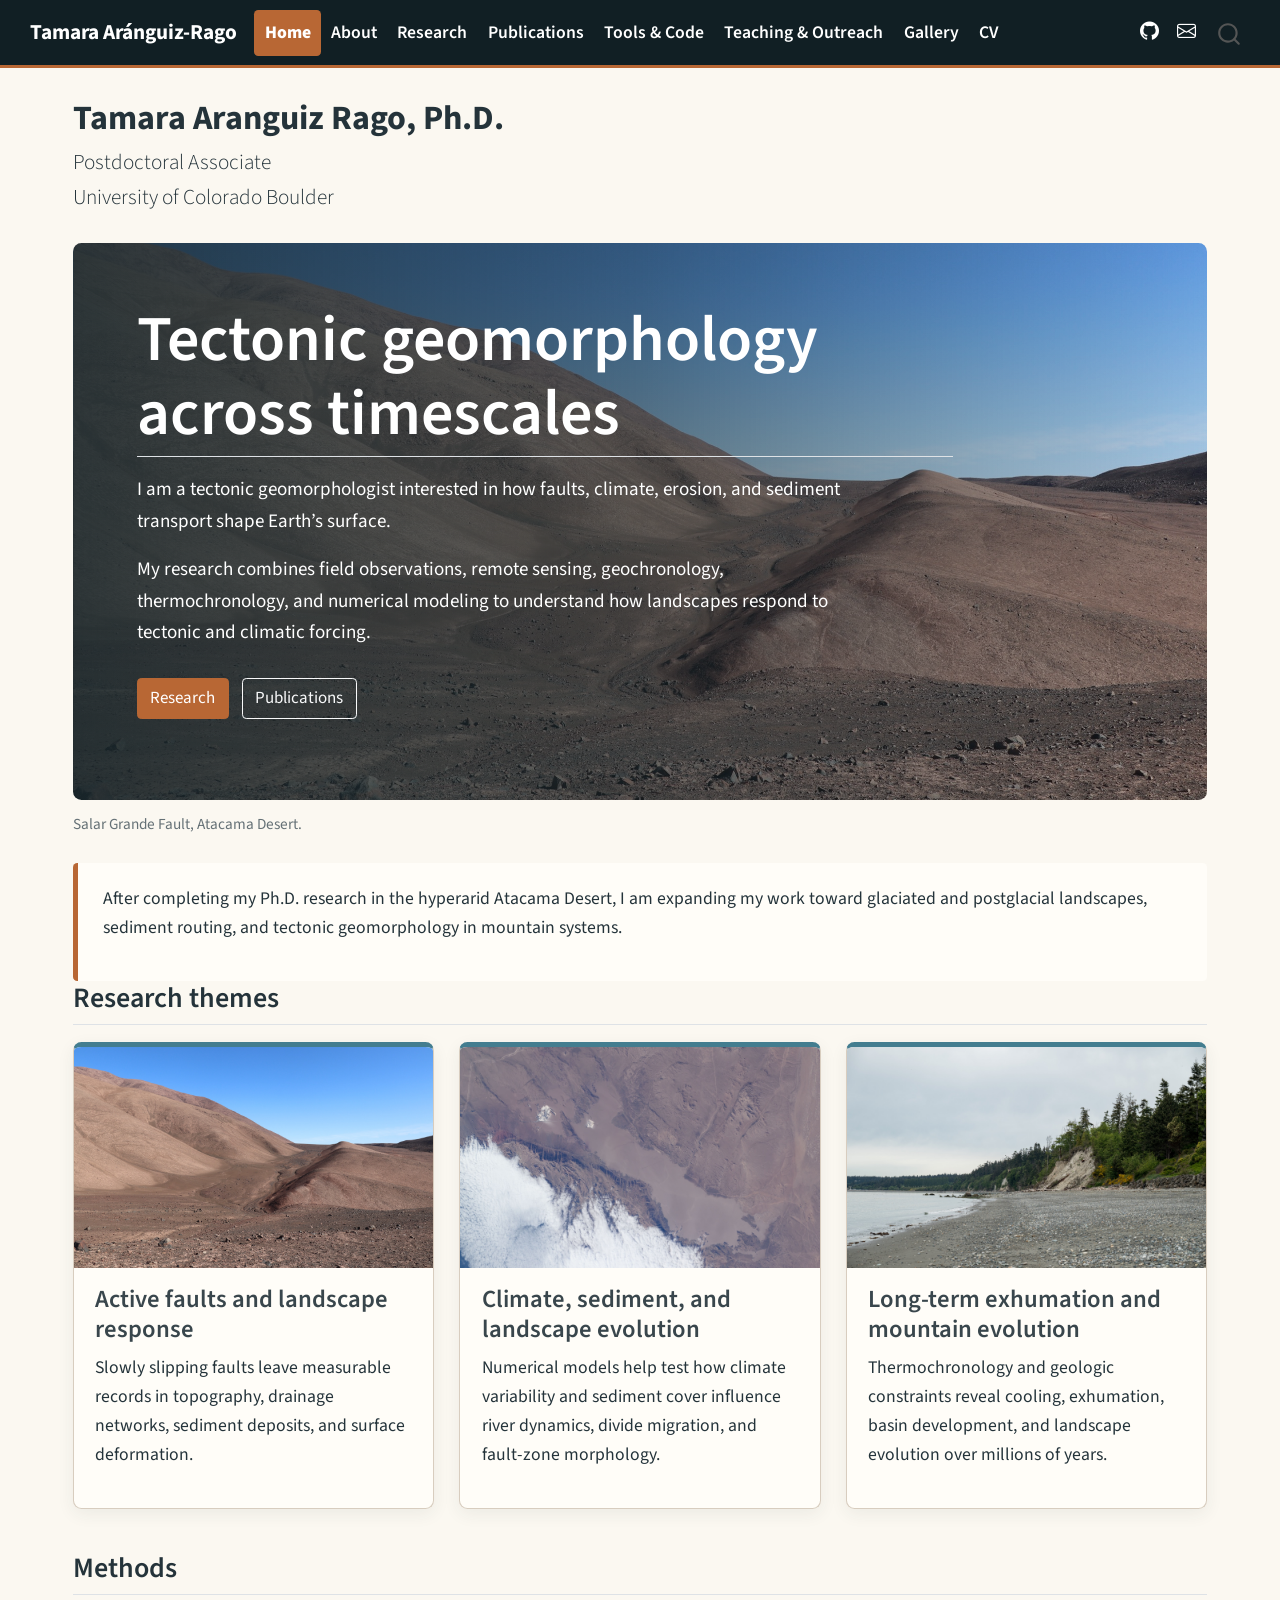
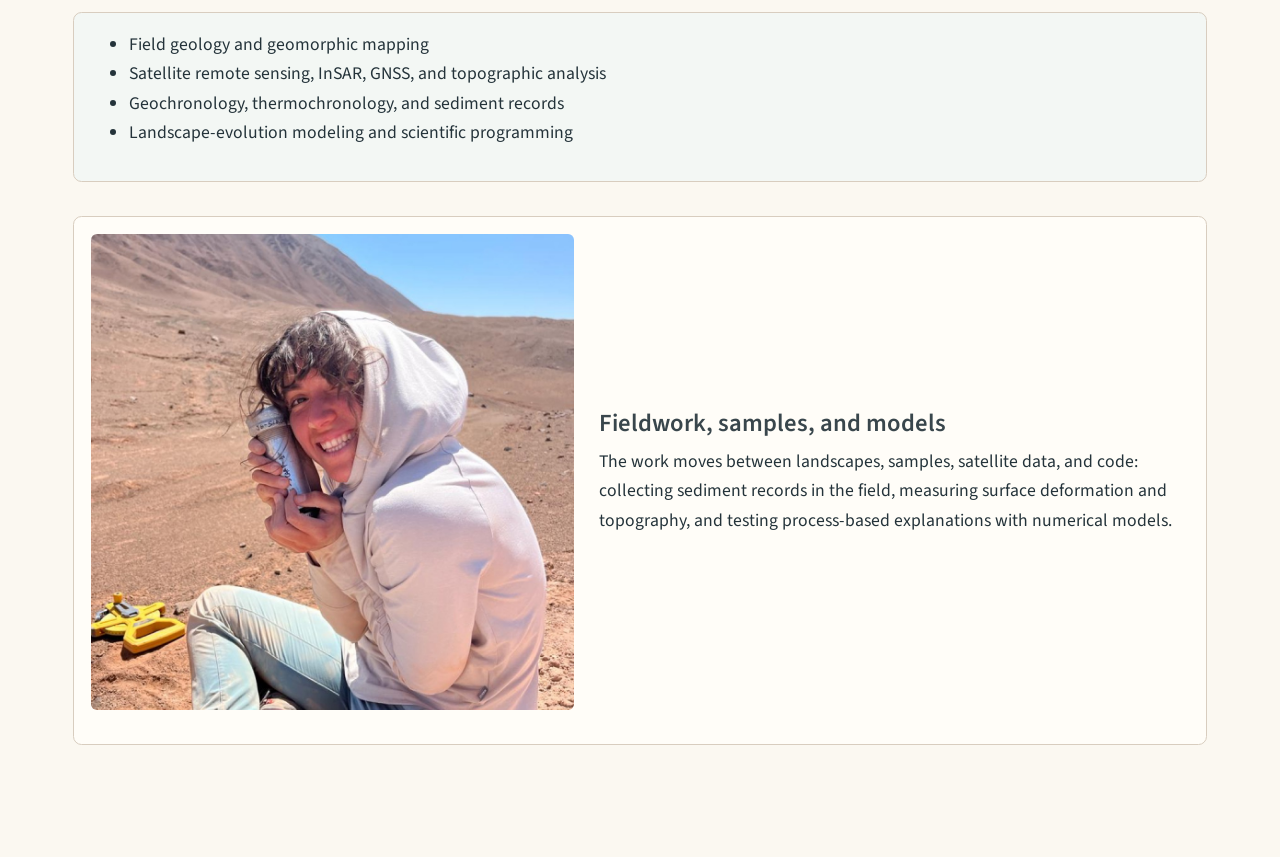
==== commit 6a738fe4: "Update homepage title and navbar contrast" ====
--- a/docs/index.html
+++ b/docs/index.html
@@ -7,7 +7,7 @@
 <meta name="viewport" content="width=device-width, initial-scale=1.0, user-scalable=yes">
 
 
-<title>Tamara Aránguiz-Rago</title>
+<title>Tamara Aranguiz Rago, Ph.D.</title>
 <style>
 /* Default styles provided by pandoc.
 ** See https://pandoc.org/MANUAL.html#variables-for-html for config info.
@@ -153,8 +153,8 @@
 
 <header id="title-block-header" class="quarto-title-block default">
 <div class="quarto-title">
-<h1 class="title">Tamara Aránguiz-Rago</h1>
-<p class="subtitle lead">I study how landscapes record tectonics, climate, and erosion.</p>
+<h1 class="title">Tamara Aranguiz Rago, Ph.D.</h1>
+<p class="subtitle lead">Postdoctoral Associate<br>University of Colorado Boulder</p>
 </div>
 
 
@@ -646,4 +646,4 @@
 
 
 
-</body></html>+</body></html>
--- a/docs/styles.css
+++ b/docs/styles.css
@@ -18,7 +18,51 @@
 }
 
 .navbar {
-  background: var(--slate);
+  background: #111f24 !important;
+  border-bottom: 0.22rem solid var(--ochre);
+}
+
+.navbar .navbar-brand,
+.navbar .navbar-title,
+.navbar .navbar-nav .nav-link,
+.navbar .navbar-nav .nav-link.show,
+.navbar .quarto-navbar-tools .quarto-navigation-tool {
+  color: #ffffff !important;
+}
+
+.navbar .navbar-brand,
+.navbar .navbar-title {
+  font-weight: 700;
+}
+
+.navbar .navbar-nav .nav-link {
+  border-radius: 0.25rem;
+  color: #ffffff !important;
+  font-weight: 600;
+  opacity: 1;
+}
+
+.navbar .navbar-nav .nav-link:hover,
+.navbar .navbar-nav .nav-link:focus,
+.navbar .quarto-navbar-tools .quarto-navigation-tool:hover,
+.navbar .quarto-navbar-tools .quarto-navigation-tool:focus {
+  background: rgb(255 255 255 / 14%);
+  color: #ffe2b8 !important;
+  opacity: 1;
+}
+
+.navbar .navbar-nav .nav-link.active {
+  background: var(--ochre);
+  color: #ffffff !important;
+  font-weight: 800;
+}
+
+.navbar-toggler {
+  border-color: rgb(255 248 234 / 60%);
+}
+
+.navbar-toggler-icon {
+  filter: invert(1) brightness(1.8);
 }
 
 h1,
